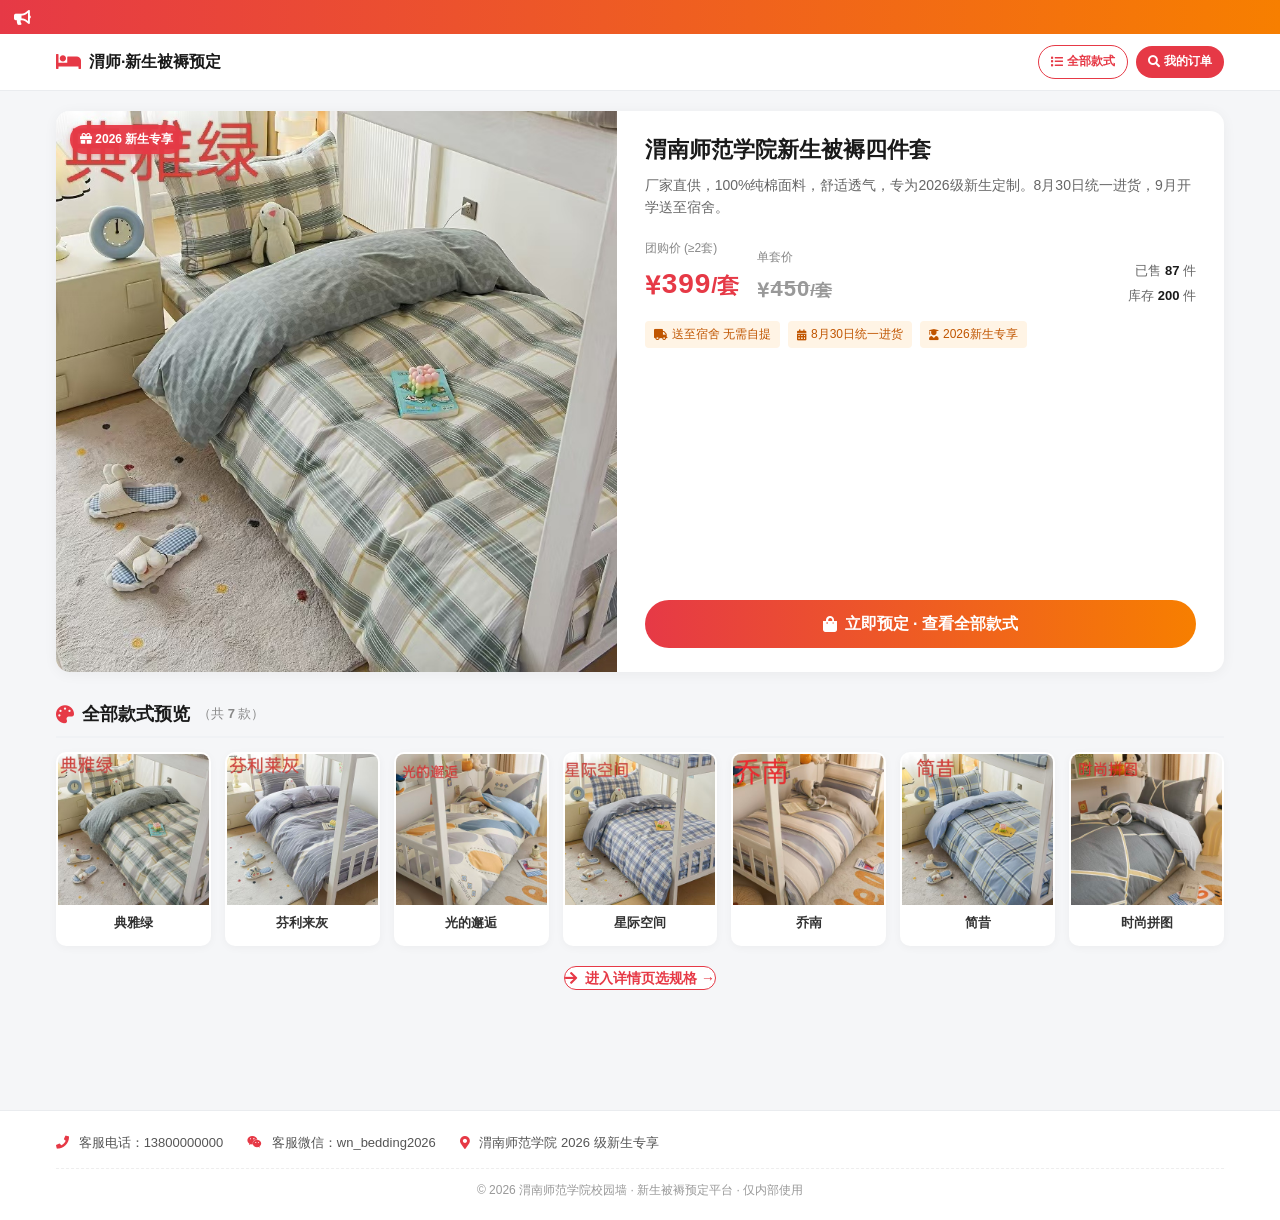
==== index.html @ 7793c271 "初始提交：渭南师范学院新生被褥预定平台" ====
<!DOCTYPE html>
<html lang="zh-CN">
<head>
    <meta charset="UTF-8">
    <meta name="viewport" content="width=device-width, initial-scale=1.0">
    <title>渭南师范学院 · 新生被褥预定平台</title>
    <link rel="stylesheet" href="css/styles.css">
    <link rel="stylesheet" href="https://cdnjs.cloudflare.com/ajax/libs/font-awesome/5.15.4/css/all.min.css">
</head>
<body>
    <!-- 顶部滚动公告栏 -->
    <div class="announcement-bar" id="announcementBar">
        <i class="fas fa-bullhorn announcement-icon"></i>
        <div class="announcement-text-wrap">
            <div class="announcement-text" id="announcementText"></div>
        </div>
    </div>

    <!-- 顶部导航 -->
    <header class="site-header">
        <div class="container header-inner">
            <a href="index.html" class="site-logo">
                <i class="fas fa-bed logo-icon"></i>
                <span class="logo-text">渭师·新生被褥预定</span>
            </a>
            <div class="header-actions">
                <a href="detail.html" class="header-btn header-btn-outline">
                    <i class="fas fa-list"></i> 全部款式
                </a>
                <a id="queryEntryLink" href="#" class="header-btn header-btn-primary" target="_blank" rel="noopener">
                    <i class="fas fa-search"></i> 我的订单
                </a>
            </div>
        </div>
    </header>

    <!-- 主体：单商品展示 -->
    <main class="site-main">
        <div class="container">

            <!-- 商品主卡片 -->
            <section class="home-product-card">
                <div class="home-product-media">
                    <a href="detail.html">
                        <img id="homeCoverImg" src="img/products/典雅绿.jpg" alt="新生被褥四件套">
                    </a>
                    <div class="home-product-badge">
                        <i class="fas fa-gift"></i> 2026 新生专享
                    </div>
                </div>

                <div class="home-product-info">
                    <h1 class="home-product-title" id="homeProductTitle">渭南师范学院新生被褥四件套</h1>
                    <p class="home-product-desc" id="homeProductDesc">厂家直供，100%纯棉面料，舒适透气，专为2026级新生定制</p>

                    <div class="home-pricing-row">
                        <div class="home-price-block">
                            <span class="home-price-label">团购价 (≥2套)</span>
                            <span class="home-price home-price-group"><i class="fas fa-yen-sign"></i><b id="homeGroupPrice">399</b>/套</span>
                        </div>
                        <div class="home-price-block">
                            <span class="home-price-label">单套价</span>
                            <span class="home-price home-price-single"><i class="fas fa-yen-sign"></i><b id="homeSinglePrice">450</b>/套</span>
                        </div>
                        <div class="home-stats-block">
                            <span class="home-sold">已售 <b id="homeSold">87</b> 件</span>
                            <span class="home-stock">库存 <b id="homeStock">200</b> 件</span>
                        </div>
                    </div>

                    <div class="home-tags-row">
                        <span class="home-tag"><i class="fas fa-truck"></i> 送至宿舍 无需自提</span>
                        <span class="home-tag"><i class="fas fa-calendar-alt"></i> 8月30日统一进货</span>
                        <span class="home-tag"><i class="fas fa-user-graduate"></i> 2026新生专享</span>
                    </div>

                    <div class="home-ctas">
                        <a href="detail.html" class="home-btn home-btn-primary home-btn-big">
                            <i class="fas fa-shopping-bag"></i> 立即预定 · 查看全部款式
                        </a>
                    </div>
                </div>
            </section>

            <!-- 款式快速预览 -->
            <section class="home-skus-section">
                <h2 class="section-subtitle"><i class="fas fa-palette"></i> 全部款式预览 <span class="subtitle-hint">（共 <b id="homeSkuCount">7</b> 款）</span></h2>
                <div class="home-skus-grid" id="homeSkuGrid">
                    <!-- JS 动态渲染 -->
                </div>
                <div class="home-skus-footer">
                    <a href="detail.html" class="home-btn home-btn-outline">
                        <i class="fas fa-arrow-right"></i> 进入详情页选规格 &rarr;
                    </a>
                </div>
            </section>

        </div>
    </main>

    <!-- 页脚 -->
    <footer class="site-footer">
        <div class="container">
            <div class="footer-info-row">
                <div class="footer-info-item">
                    <i class="fas fa-phone"></i> 客服电话：<span id="footerPhone">—</span>
                </div>
                <div class="footer-info-item">
                    <i class="fab fa-weixin"></i> 客服微信：<span id="footerWechat">—</span>
                </div>
                <div class="footer-info-item">
                    <i class="fas fa-map-marker-alt"></i> 渭南师范学院 2026 级新生专享
                </div>
            </div>
            <div class="footer-copyright">
                © 2026 渭南师范学院校园墙 · 新生被褥预定平台 · 仅内部使用
            </div>
        </div>
    </footer>

    <script src="js/common.js"></script>
    <script>
        // 首页初始化：读取 products.json 渲染
        document.addEventListener('DOMContentLoaded', function() {
            WNU.initHomePage();
        });
    </script>
</body>
</html>
---- css/styles.css ----
/* ==========================================================================
   渭南师范学院新生被褥预定平台 - 全站公共样式
   技术栈：CSS3 + Flexbox + Grid
   设计原则：移动端优先，中文思源黑体，正式简洁
   ========================================================================== */

/* --- 基础重置 --- */
*,
*::before,
*::after {
    box-sizing: border-box;
    margin: 0;
    padding: 0;
}

html,
body {
    min-height: 100%;
    background: #f5f6f8;
    color: #222;
    /* 中文：思源黑体优先，其次通用中文字体族 */
    font-family: "Source Han Sans CN", "Source Han Sans", "Noto Sans CJK SC",
        "PingFang SC", "Microsoft YaHei", -apple-system, BlinkMacSystemFont,
        "Helvetica Neue", Arial, sans-serif;
    font-size: 14px;
    line-height: 1.6;
    -webkit-text-size-adjust: 100%;
}

img {
    max-width: 100%;
    display: block;
}

a {
    color: inherit;
    text-decoration: none;
}

a:hover {
    opacity: 0.85;
}

ul,
ol {
    list-style: none;
}

button {
    font-family: inherit;
    cursor: pointer;
    border: none;
    background: none;
    color: inherit;
}

input,
textarea,
select {
    font-family: inherit;
}

/* --- 通用容器 --- */
.container {
    width: 100%;
    max-width: 1200px;
    margin: 0 auto;
    padding: 0 16px;
}

/* --- 通用分隔/标题 --- */
.section-subtitle,
.block-title {
    display: flex;
    align-items: center;
    font-size: 18px;
    font-weight: 700;
    color: #1a1a1a;
    margin: 28px 0 14px;
    padding-bottom: 8px;
    border-bottom: 2px solid #f0f2f5;
}

.section-subtitle i,
.block-title i {
    color: #e63946;
    margin-right: 8px;
}

.subtitle-hint {
    font-size: 13px;
    font-weight: 500;
    color: #888;
    margin-left: 8px;
}

/* ==========================================================================
   顶部滚动公告栏
   ========================================================================== */
.announcement-bar {
    display: flex;
    align-items: center;
    background: linear-gradient(90deg, #e63946 0%, #f77f00 100%);
    color: #fff;
    font-size: 13px;
    height: 34px;
    padding: 0 14px;
    overflow: hidden;
}

.announcement-icon {
    flex-shrink: 0;
    margin-right: 10px;
    font-size: 15px;
}

.announcement-text-wrap {
    flex: 1;
    overflow: hidden;
    position: relative;
    height: 22px;
}

.announcement-text {
    white-space: nowrap;
    position: absolute;
    left: 100%;
    line-height: 22px;
    will-change: transform;
    animation: anncScroll 22s linear infinite;
}

@keyframes anncScroll {
    0%   { transform: translateX(0); }
    100% { transform: translateX(-160%); }
}

/* ==========================================================================
   顶部导航（首页/详情页共用）
   ========================================================================== */
.site-header {
    background: #fff;
    border-bottom: 1px solid #eaecef;
    position: sticky;
    top: 0;
    z-index: 100;
}

.header-inner {
    display: flex;
    align-items: center;
    justify-content: space-between;
    height: 56px;
    gap: 12px;
}

.site-logo {
    display: flex;
    align-items: center;
    font-weight: 700;
    color: #1a1a1a;
    white-space: nowrap;
}

.logo-icon {
    color: #e63946;
    font-size: 20px;
    margin-right: 8px;
}

.logo-text {
    font-size: 16px;
}

.header-actions {
    display: flex;
    align-items: center;
    gap: 8px;
}

.header-btn {
    display: inline-flex;
    align-items: center;
    gap: 4px;
    padding: 6px 12px;
    border-radius: 18px;
    font-size: 12px;
    font-weight: 600;
    transition: all 0.2s;
    white-space: nowrap;
}

.header-btn-outline {
    border: 1px solid #e63946;
    color: #e63946;
}

.header-btn-outline:hover {
    background: #fff0f1;
}

.header-btn-primary {
    background: #e63946;
    color: #fff;
}

.header-btn-primary:hover {
    background: #d03340;
    color: #fff;
}

/* 移动端：按钮文字精简 */
@media (max-width: 480px) {
    .logo-text {
        font-size: 14px;
    }
    .header-btn {
        padding: 5px 10px;
        font-size: 12px;
    }
}

/* ==========================================================================
   主区域
   ========================================================================== */
.site-main,
.detail-main {
    padding: 20px 0 120px;
}

/* ==========================================================================
   首页：主商品卡片
   ========================================================================== */
.home-product-card {
    background: #fff;
    border-radius: 14px;
    overflow: hidden;
    box-shadow: 0 2px 14px rgba(0, 0, 0, 0.05);
    display: grid;
    grid-template-columns: 48% 1fr;
    gap: 0;
}

.home-product-media {
    position: relative;
    background: #f8f9fb;
}

.home-product-media img {
    width: 100%;
    height: 100%;
    object-fit: cover;
    aspect-ratio: 1 / 1;
}

.home-product-badge {
    position: absolute;
    top: 14px;
    left: 14px;
    background: rgba(230, 57, 70, 0.95);
    color: #fff;
    font-size: 12px;
    font-weight: 600;
    padding: 5px 10px;
    border-radius: 14px;
    box-shadow: 0 2px 6px rgba(230, 57, 70, 0.35);
}

.home-product-info {
    padding: 24px 28px;
    display: flex;
    flex-direction: column;
    justify-content: center;
}

.home-product-title {
    font-size: 22px;
    font-weight: 700;
    color: #1a1a1a;
    margin-bottom: 8px;
    line-height: 1.4;
}

.home-product-desc {
    color: #666;
    font-size: 14px;
    margin-bottom: 20px;
}

.home-pricing-row {
    display: flex;
    flex-wrap: wrap;
    align-items: flex-end;
    gap: 18px;
    margin-bottom: 14px;
}

.home-price-block {
    display: flex;
    flex-direction: column;
}

.home-price-label {
    font-size: 12px;
    color: #888;
    margin-bottom: 4px;
}

.home-price {
    font-size: 22px;
    font-weight: 700;
    color: #e63946;
}

.home-price b {
    font-size: 28px;
    letter-spacing: 1px;
}

.home-price-single {
    color: #999;
    font-size: 17px;
    text-decoration: line-through;
}

.home-price-single b {
    font-size: 22px;
}

.home-stats-block {
    margin-left: auto;
    display: flex;
    flex-direction: column;
    align-items: flex-end;
    font-size: 13px;
    color: #666;
    gap: 4px;
}

.home-stats-block b {
    color: #1a1a1a;
    font-weight: 700;
}

.home-tags-row {
    display: flex;
    flex-wrap: wrap;
    gap: 8px;
    margin-bottom: 22px;
}

.home-tag {
    background: #fff4e5;
    color: #c05500;
    border-radius: 4px;
    font-size: 12px;
    padding: 4px 9px;
    display: inline-flex;
    align-items: center;
    gap: 4px;
}

.home-tag i {
    font-size: 11px;
}

.home-ctas {
    margin-top: auto;
}

.home-btn {
    display: inline-flex;
    align-items: center;
    justify-content: center;
    gap: 8px;
    border-radius: 30px;
    font-weight: 600;
    transition: all 0.2s;
    text-align: center;
}

.home-btn-primary {
    background: linear-gradient(90deg, #e63946 0%, #f77f00 100%);
    color: #fff;
    border: none;
}

.home-btn-primary:hover {
    transform: translateY(-1px);
    box-shadow: 0 6px 16px rgba(230, 57, 70, 0.3);
    color: #fff;
}

.home-btn-outline {
    background: #fff;
    color: #e63946;
    border: 1.5px solid #e63946;
}

.home-btn-outline:hover {
    background: #fff0f1;
    color: #e63946;
}

.home-btn-big {
    height: 48px;
    padding: 0 24px;
    font-size: 16px;
    width: 100%;
}

/* 响应式：首页卡片改为上下布局 */
@media (max-width: 820px) {
    .home-product-card {
        grid-template-columns: 1fr;
    }
    .home-product-info {
        padding: 18px 16px 22px;
    }
    .home-product-title {
        font-size: 19px;
    }
    .home-stats-block {
        margin-left: 0;
        align-items: flex-start;
    }
}

/* ==========================================================================
   首页：款式快速预览
   ========================================================================== */
.home-skus-section {
    margin-top: 10px;
}

.home-skus-grid {
    display: grid;
    grid-template-columns: repeat(auto-fill, minmax(140px, 1fr));
    gap: 14px;
}

.home-sku-item {
    background: #fff;
    border-radius: 10px;
    overflow: hidden;
    box-shadow: 0 2px 8px rgba(0, 0, 0, 0.04);
    transition: all 0.2s;
    cursor: pointer;
    border: 2px solid transparent;
}

.home-sku-item:hover {
    transform: translateY(-2px);
    box-shadow: 0 4px 14px rgba(0, 0, 0, 0.08);
}

.home-sku-item-img {
    width: 100%;
    aspect-ratio: 1 / 1;
    object-fit: cover;
    background: #f8f9fb;
}

.home-sku-item-name {
    padding: 8px 10px 10px;
    font-size: 13px;
    font-weight: 600;
    color: #333;
    text-align: center;
}

.home-skus-footer {
    margin-top: 20px;
    text-align: center;
}

/* ==========================================================================
   页脚
   ========================================================================== */
.site-footer {
    background: #fff;
    border-top: 1px solid #eaecef;
    padding: 22px 0 20px;
}

.footer-info-row {
    display: flex;
    flex-wrap: wrap;
    gap: 16px 24px;
    margin-bottom: 14px;
    font-size: 13px;
    color: #555;
}

.footer-info-item i {
    color: #e63946;
    margin-right: 6px;
}

.footer-copyright {
    color: #999;
    font-size: 12px;
    padding-top: 12px;
    border-top: 1px dashed #eee;
    text-align: center;
}

/* ==========================================================================
   详情页底部固定栏（详情页专用，定义在此公共样式里方便复用）
   ========================================================================== */
.bottom-bar {
    position: fixed;
    bottom: 0;
    left: 0;
    right: 0;
    height: 60px;
    background: #fff;
    border-top: 1px solid #eaecef;
    z-index: 200;
    box-shadow: 0 -2px 12px rgba(0, 0, 0, 0.05);
}

.bottom-bar-inner {
    height: 100%;
    display: flex;
    align-items: center;
    justify-content: space-between;
    gap: 12px;
}

.bottom-bar-price {
    display: flex;
    align-items: baseline;
    gap: 6px;
    flex: 1;
    min-width: 0;
}

.bottom-label {
    font-size: 13px;
    color: #888;
}

.bottom-total {
    color: #e63946;
    font-weight: 700;
    font-size: 20px;
}

.bottom-total b {
    font-size: 24px;
}

.bottom-unit {
    color: #666;
    font-size: 13px;
}

.bottom-book-btn {
    flex-shrink: 0;
    height: 44px;
    padding: 0 28px;
    border-radius: 22px;
    background: linear-gradient(90deg, #e63946 0%, #f77f00 100%);
    color: #fff;
    font-weight: 700;
    font-size: 15px;
    display: inline-flex;
    align-items: center;
    gap: 6px;
    transition: all 0.2s;
    box-shadow: 0 4px 14px rgba(230, 57, 70, 0.3);
}

.bottom-book-btn:hover {
    transform: translateY(-1px);
    box-shadow: 0 6px 18px rgba(230, 57, 70, 0.38);
}

.bottom-book-btn:active {
    transform: translateY(0);
}

@media (max-width: 480px) {
    .bottom-book-btn {
        padding: 0 18px;
        font-size: 14px;
        height: 42px;
    }
}
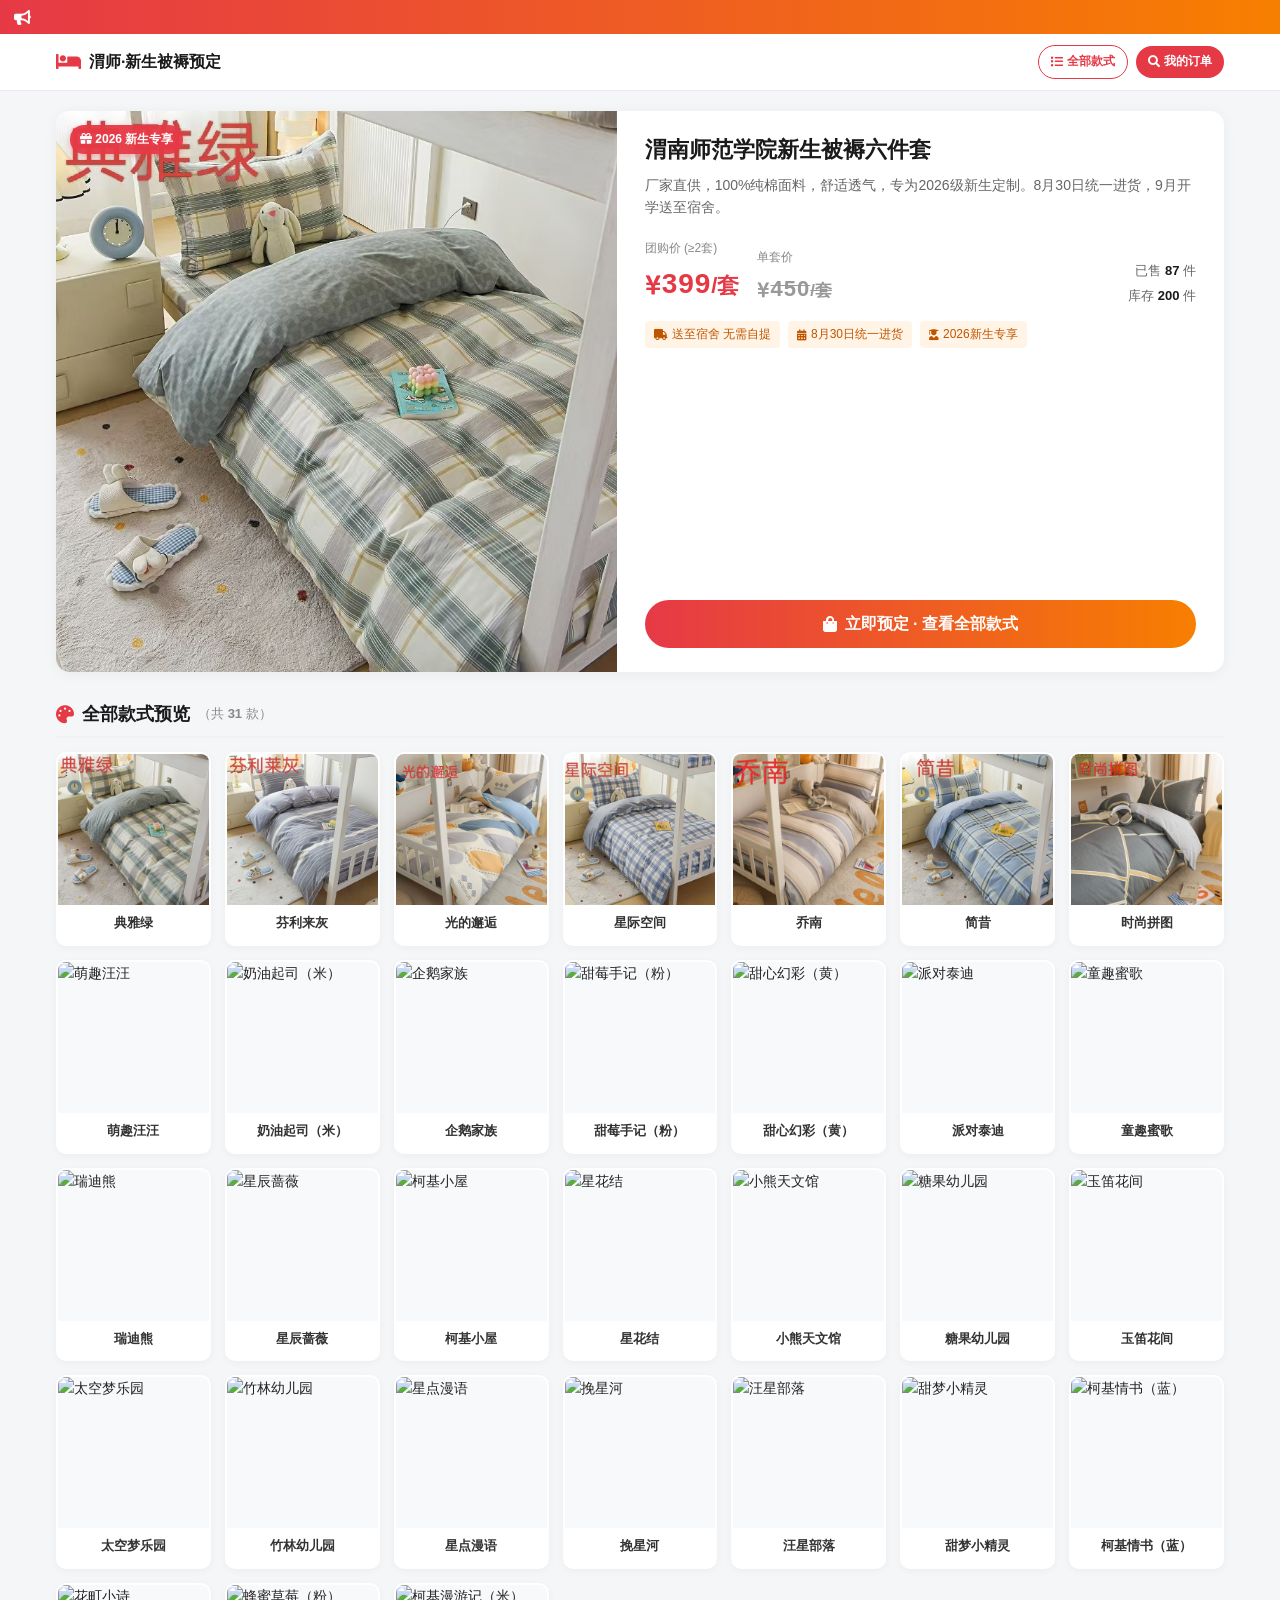
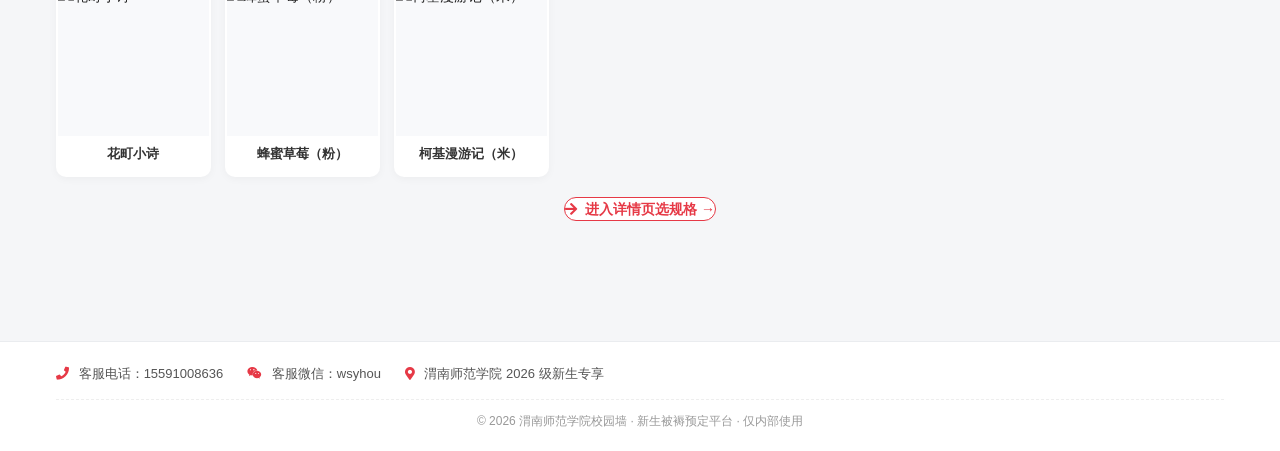
==== commit 624de05c: "四件套改六件套+备用收款码折叠栏+备用客服折叠栏" ====
--- a/index.html
+++ b/index.html
@@ -42,7 +42,7 @@
             <section class="home-product-card">
                 <div class="home-product-media">
                     <a href="detail.html">
-                        <img id="homeCoverImg" src="img/products/典雅绿.jpg" alt="新生被褥四件套">
+                        <img id="homeCoverImg" src="img/products/典雅绿.jpg" alt="新生被褥六件套">
                     </a>
                     <div class="home-product-badge">
                         <i class="fas fa-gift"></i> 2026 新生专享
@@ -50,7 +50,7 @@
                 </div>
 
                 <div class="home-product-info">
-                    <h1 class="home-product-title" id="homeProductTitle">渭南师范学院新生被褥四件套</h1>
+                    <h1 class="home-product-title" id="homeProductTitle">渭南师范学院新生被褥六件套</h1>
                     <p class="home-product-desc" id="homeProductDesc">厂家直供，100%纯棉面料，舒适透气，专为2026级新生定制</p>
 
                     <div class="home-pricing-row">
